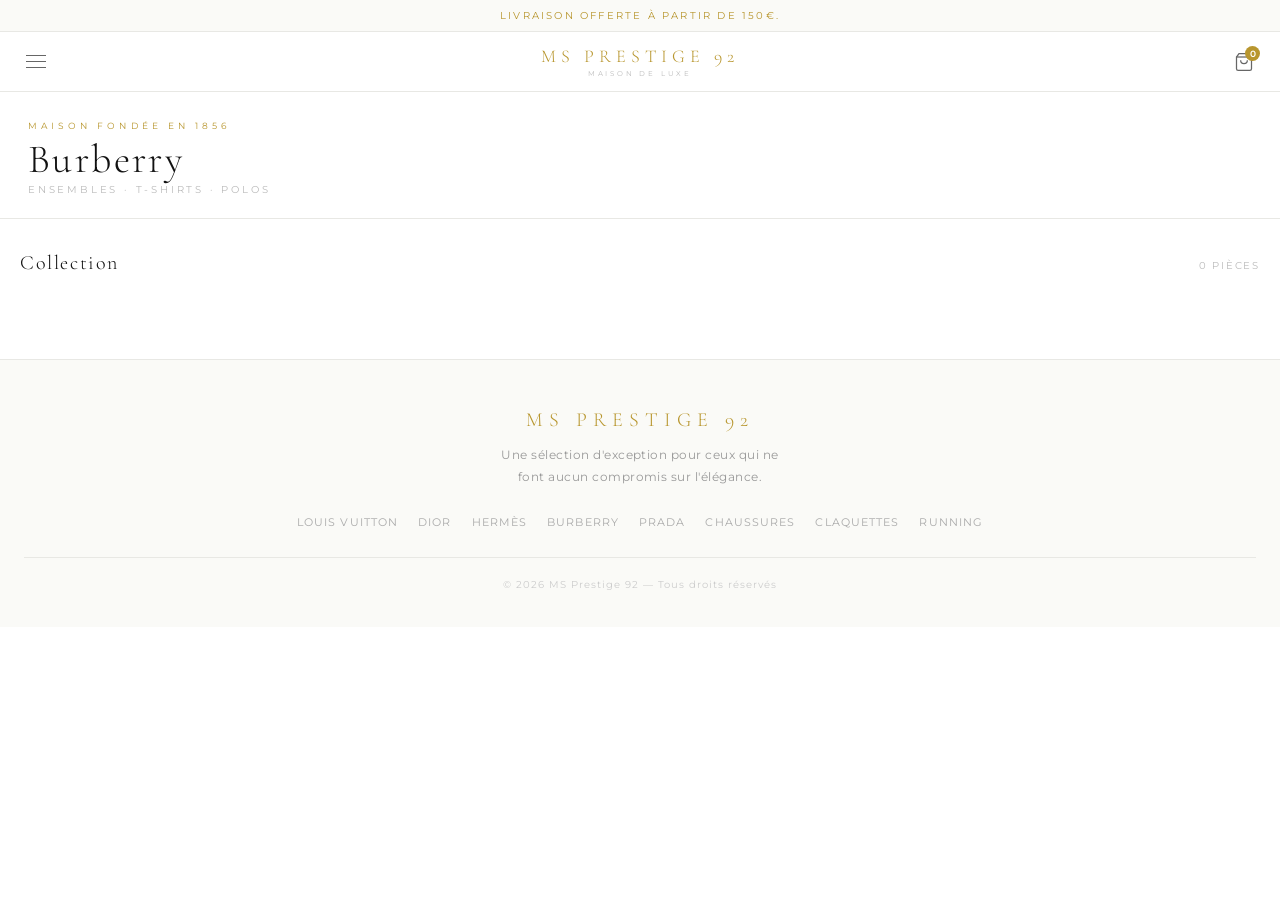
==== burberry.html @ 79fba525 "Add files via upload" ====
<!DOCTYPE html>
<html lang="fr">
<head>
  <meta charset="UTF-8" />
  <meta name="viewport" content="width=device-width, initial-scale=1.0, maximum-scale=1.0" />
  <title>Burberry — MS Prestige 92</title>
  <link rel="preconnect" href="https://fonts.googleapis.com" />
  <link rel="preconnect" href="https://fonts.gstatic.com" crossorigin />
  <link href="https://fonts.googleapis.com/css2?family=Cormorant+Garamond:ital,wght@0,300;0,400;1,300;1,400&family=Montserrat:wght@300;400;500&display=swap" rel="stylesheet" />
  <link rel="stylesheet" href="style.css" />
</head>
<body>

<div class="ann">Livraison offerte à partir de 150€.</div>

<header class="header">
  <button class="icon-btn" id="menuToggle" aria-label="Menu">
    <span class="bar"></span><span class="bar"></span><span class="bar"></span>
  </button>
  <a href="index.html" class="logo-block">
    <div class="logo-main">MS Prestige 92</div>
    <div class="logo-sub">Maison de Luxe</div>
  </a>
  <div class="header-right">
    <a href="panier.html" class="icon-btn cart-btn" aria-label="Panier">
      <svg width="20" height="20" fill="none" stroke="currentColor" stroke-width="1.5" viewBox="0 0 24 24"><path d="M6 2 3 6v14a2 2 0 0 0 2 2h14a2 2 0 0 0 2-2V6l-3-4z"/><line x1="3" y1="6" x2="21" y2="6"/><path d="M16 10a4 4 0 0 1-8 0"/></svg>
      <span class="cart-count" id="cartCount">0</span>
    </a>
  </div>
</header>

<div class="menu-overlay" id="menuOverlay"></div>
<nav class="drawer" id="mobileMenu">
  <div class="drawer-head">
    <div class="drawer-logo">MS Prestige 92</div>
    <button class="icon-btn" id="menuClose">✕</button>
  </div>
  <div class="drawer-section-label">Collections</div>
  <div class="drawer-links">
    <a href="louis-vuitton.html" class="drawer-link"><span class="dl-dot"></span>Louis Vuitton<span class="dl-arrow">→</span></a>
    <a href="dior.html" class="drawer-link"><span class="dl-dot"></span>Dior<span class="dl-arrow">→</span></a>
    <a href="hermes.html" class="drawer-link"><span class="dl-dot"></span>Hermès<span class="dl-arrow">→</span></a>
    <a href="burberry.html" class="drawer-link"><span class="dl-dot"></span>Burberry<span class="dl-arrow">→</span></a>
    <a href="prada.html" class="drawer-link"><span class="dl-dot"></span>Prada<span class="dl-arrow">→</span></a>
    <a href="chaussures.html" class="drawer-link"><span class="dl-dot"></span>Chaussures de Luxe<span class="dl-arrow">→</span></a>
    <a href="claquettes.html" class="drawer-link"><span class="dl-dot"></span>Claquettes de Luxe<span class="dl-arrow">→</span></a>
    <a href="running.html" class="drawer-link"><span class="dl-dot"></span>Running<span class="dl-arrow">→</span></a>
  </div>
  <div class="drawer-footer">
    <a href="compte.html" class="drawer-account">👤 Mon compte</a>
    <a href="coeur.html" class="drawer-account">❤️ Coups de cœur</a>
    <a href="panier.html" class="drawer-account">🛍 Mon panier</a>
  </div>
</nav>

<div class="brand-bar">
  <span class="brand-eyebrow">Maison fondée en 1856</span>
  <div class="brand-title">Burberry</div>
  <div class="brand-sub">Ensembles · T-shirts · Polos</div>
</div>

<section class="prod-section">
  <div class="sect-head">
    <div class="sect-title">Collection</div>
    <div class="sect-count">0 pièces</div>
  </div>
  <div class="prod-grid">

    <!-- Les produits seront ajoutés ici -->

  </div>
</section>

<footer class="footer">
  <div class="f-logo">MS Prestige 92</div>
  <p class="f-tagline">Une sélection d'exception pour ceux qui ne font aucun compromis sur l'élégance.</p>
  <div class="f-links">
    <a href="louis-vuitton.html">Louis Vuitton</a>
    <a href="dior.html">Dior</a>
    <a href="hermes.html">Hermès</a>
    <a href="burberry.html">Burberry</a>
    <a href="prada.html">Prada</a>
    <a href="chaussures.html">Chaussures</a>
    <a href="claquettes.html">Claquettes</a>
    <a href="running.html">Running</a>
  </div>
  <div class="f-copy">© 2026 MS Prestige 92 — Tous droits réservés</div>
</footer>

<div class="toast" id="toast"></div>

<!-- MODAL FICHE PRODUIT -->
<div class="modal-overlay" id="modalOverlay" onclick="closeModal()"></div>
<div class="modal-sheet" id="modalSheet">
  <div class="modal-handle"></div>
  <button class="modal-close" onclick="closeModal()">✕</button>
  <div class="modal-hero">
    <img id="mHeroImg" src="" alt="" style="display:none;width:100%;max-height:420px;object-fit:contain;background:#f5f4f0;" />
    <div class="modal-mono" id="mMono"></div>
    <div class="modal-icon-big" id="mIcon"></div>
    <div class="modal-badge-hero" id="mBadge"></div>
  </div>
  <div class="modal-body">
    <div class="modal-brand-label" id="mBrand"></div>
    <div class="modal-name" id="mName"></div>
    <div class="modal-mat" id="mMat"></div>
    <div class="modal-price-row">
      <span class="modal-price-now" id="mPriceNow"></span>
      <span class="modal-price-was" id="mPriceWas"></span>
    </div>
    <div class="modal-size-label">Taille</div>
    <div class="modal-sizes" id="mSizes">
      <button class="size-btn" onclick="selectSize(this)">S</button>
      <button class="size-btn" onclick="selectSize(this)">M</button>
      <button class="size-btn" onclick="selectSize(this)">L</button>
      <button class="size-btn" onclick="selectSize(this)">XL</button>
    </div>
    <div class="modal-savings" id="mSavings"></div>
    <div class="modal-divider"></div>
    <div class="modal-info-list">
      <div class="modal-info-row"><span>Authenticité</span><span>✦ Certifié MS Prestige 92</span></div>
      <div class="modal-info-row"><span>État</span><span>Très bon état</span></div>
      <div class="modal-info-row"><span>Livraison</span><span>Sous 10 jours</span></div>
      <div class="modal-info-row"><span>Retours</span><span>Sous 14 jours</span></div>
    </div>
  </div>
  <div class="modal-actions">
    <button class="modal-btn-cart" id="mBtnCart">Ajouter au panier</button>
    <button class="modal-btn-fav" id="mBtnFav" onclick="toggleWishlistModal()">♡</button>
  </div>
</div>

<script src="script.js"></script>
</body>
</html>
---- style.css ----
*, *::before, *::after { box-sizing: border-box; margin: 0; padding: 0; }
html { scroll-behavior: smooth; -webkit-text-size-adjust: 100%; }
body { font-family: 'Montserrat', -apple-system, sans-serif; background: #fff; color: #111; overflow-x: hidden; }
a { text-decoration: none; color: inherit; }
img { display: block; width: 100%; height: 100%; object-fit: cover; }

:root {
  --gold: #B8962E;
  --gold2: #C9A84C;
  --dark: #111;
  --border: #e8e8e4;
  --ivory: #FAFAF7;
  --light: #888;
}

/* ANN */
.ann {
  background: var(--ivory);
  color: var(--gold);
  text-align: center;
  padding: 9px 16px;
  font-size: 10px;
  letter-spacing: .22em;
  text-transform: uppercase;
  border-bottom: 1px solid var(--border);
}

/* HEADER */
.header {
  display: flex;
  align-items: center;
  justify-content: space-between;
  padding: 0 18px;
  height: 60px;
  background: rgba(255,255,255,0.97);
  backdrop-filter: blur(12px);
  border-bottom: 1px solid var(--border);
  position: sticky;
  top: 0;
  z-index: 200;
}
.logo-block { text-align: center; }
.logo-main {
  font-family: 'Cormorant Garamond', Georgia, serif;
  font-size: 18px;
  font-weight: 300;
  letter-spacing: .28em;
  color: var(--gold);
  text-transform: uppercase;
}
.logo-sub {
  font-size: 7px;
  letter-spacing: .4em;
  color: #bbb;
  text-transform: uppercase;
  margin-top: 2px;
}
.icon-btn {
  background: none;
  border: none;
  cursor: pointer;
  color: #666;
  padding: 8px;
  display: flex;
  align-items: center;
  justify-content: center;
  flex-direction: column;
  gap: 5px;
  -webkit-tap-highlight-color: transparent;
  position: relative;
}
.bar {
  display: block;
  width: 20px;
  height: 1px;
  background: #666;
}
.header-right { display: flex; align-items: center; }
.cart-btn { position: relative; }
.cart-count {
  position: absolute;
  top: 2px; right: 2px;
  background: var(--gold);
  color: #fff;
  font-size: 9px;
  font-weight: 600;
  width: 15px; height: 15px;
  border-radius: 50%;
  display: flex; align-items: center; justify-content: center;
}

/* DRAWER */
.menu-overlay {
  display: none;
  position: fixed; inset: 0;
  background: rgba(0,0,0,.25);
  z-index: 299;
  backdrop-filter: blur(4px);
}
.menu-overlay.open { display: block; }
.drawer {
  position: fixed;
  top: 0; left: -100%;
  width: 78vw; max-width: 300px;
  height: 100vh;
  background: #fff;
  z-index: 300;
  transition: left .35s cubic-bezier(.4,0,.2,1);
  display: flex; flex-direction: column;
  border-right: 1px solid var(--border);
}
.drawer.open { left: 0; }
.drawer-head {
  display: flex; align-items: center; justify-content: space-between;
  padding: 22px 20px;
  border-bottom: 1px solid var(--border);
}
.drawer-logo {
  font-family: 'Cormorant Garamond', serif;
  font-size: 15px; font-weight: 300;
  letter-spacing: .28em; text-transform: uppercase;
  color: var(--gold);
}
.drawer-section-label {
  padding: 20px 20px 10px;
  font-size: 9px;
  letter-spacing: .35em;
  text-transform: uppercase;
  color: #bbb;
}
.drawer-links { flex: 1; }
.drawer-link {
  display: flex; align-items: center; gap: 12px;
  padding: 16px 20px;
  font-size: 13px;
  letter-spacing: .08em;
  color: #333;
  border-bottom: 1px solid var(--border);
  transition: all .2s;
  font-family: 'Cormorant Garamond', serif;
  font-size: 17px;
  font-weight: 300;
}
.drawer-link:active { background: var(--ivory); color: var(--gold); }
.dl-dot {
  width: 4px; height: 4px;
  border-radius: 50%;
  background: var(--gold);
  opacity: .5;
  flex-shrink: 0;
}
.dl-arrow { margin-left: auto; font-size: 12px; color: #ccc; }
.drawer-footer {
  padding: 20px;
  border-top: 1px solid var(--border);
  display: flex; flex-direction: column; gap: 10px;
}
.drawer-account {
  display: block; padding: 12px 16px;
  background: var(--ivory);
  border: 1px solid var(--border);
  font-size: 12px; letter-spacing: .1em;
  color: #666; text-align: center;
}

/* HERO */
.hero {
  position: relative;
  height: calc(100vh - 60px - 37px);
  min-height: 500px;
  background: #000;
  display: flex;
  align-items: flex-end;
  overflow: hidden;
}
#logoCanvas {
  position: absolute;
  inset: 0;
  width: 100%;
  height: 100%;
  z-index: 1;
}
.hero-overlay {
  position: absolute; inset: 0;
  background: linear-gradient(to bottom,
    rgba(0,0,0,0) 0%,
    rgba(0,0,0,0) 40%,
    rgba(0,0,0,.85) 100%);
  z-index: 2;
}
.hero-content {
  position: relative; z-index: 3;
  padding: 0 28px 52px;
  width: 100%;
  text-align: center;
}
.hero-eyebrow {
  font-size: 10px;
  letter-spacing: .45em;
  color: var(--gold2);
  text-transform: uppercase;
  margin-bottom: 20px;
  display: block;
}
.hero-btn {
  display: inline-block;
  background: transparent;
  border: 1px solid var(--gold2);
  color: var(--gold2);
  padding: 14px 48px;
  font-size: 11px;
  letter-spacing: .3em;
  text-transform: uppercase;
  font-family: 'Montserrat', sans-serif;
  font-weight: 400;
  transition: all .25s;
}
.hero-btn:active { background: var(--gold2); color: #000; }

/* EDITORIAL */
.editorial {
  position: relative;
  height: 65vh;
  min-height: 420px;
  overflow: hidden;
  display: block;
}
.ed-img {
  width: 100%; height: 100%;
  object-fit: cover;
  display: block;
}
.ed-overlay {
  position: absolute; inset: 0;
  background: linear-gradient(to bottom, rgba(0,0,0,0) 10%, rgba(0,0,0,.78) 100%);
}
.ed-content {
  position: absolute;
  bottom: 0; left: 0; right: 0;
  padding: 0 28px 44px;
  z-index: 2;
}
.ed-eyebrow {
  font-size: 10px;
  letter-spacing: .38em;
  color: var(--gold2);
  text-transform: uppercase;
  margin-bottom: 10px;
  display: block;
}
.ed-title {
  font-family: 'Cormorant Garamond', serif;
  font-size: 38px;
  font-weight: 300;
  color: #fff;
  line-height: 1.1;
  margin-bottom: 22px;
  letter-spacing: .02em;
}
.ed-title em { font-style: italic; color: var(--gold2); }
.ed-btn {
  display: inline-block;
  border: 1px solid rgba(201,168,76,.6);
  color: var(--gold2);
  padding: 12px 36px;
  font-size: 10px;
  letter-spacing: .28em;
  text-transform: uppercase;
  font-family: 'Montserrat', sans-serif;
  transition: all .2s;
}
.ed-btn:active { background: var(--gold2); color: #000; border-color: var(--gold2); }

/* TRUST */
.trust-section { background: var(--ivory); border-top: 1px solid var(--border); }
.trust-grid {
  display: grid;
  grid-template-columns: 1fr 1fr;
}
.trust-item {
  padding: 28px 16px;
  text-align: center;
  border-right: 1px solid var(--border);
  border-bottom: 1px solid var(--border);
}
.trust-item:nth-child(2), .trust-item:nth-child(4) { border-right: none; }
.trust-item:nth-child(3), .trust-item:nth-child(4) { border-bottom: none; }
.t-icon {
  font-size: 16px;
  color: var(--gold);
  letter-spacing: .2em;
  margin-bottom: 10px;
  display: block;
}
.t-label {
  font-size: 10px;
  letter-spacing: .15em;
  text-transform: uppercase;
  color: #999;
  font-weight: 400;
}

/* FOOTER */
.footer {
  background: var(--ivory);
  border-top: 1px solid var(--border);
  padding: 48px 24px 36px;
  text-align: center;
}
.f-logo {
  font-family: 'Cormorant Garamond', serif;
  font-size: 20px; font-weight: 300;
  letter-spacing: .3em; text-transform: uppercase;
  color: var(--gold); margin-bottom: 12px;
}
.f-tagline {
  font-size: 12px; color: #999;
  line-height: 1.8; letter-spacing: .04em;
  max-width: 280px; margin: 0 auto 28px;
}
.f-links {
  display: flex; flex-wrap: wrap;
  justify-content: center; gap: 8px 20px;
  margin-bottom: 28px;
}
.f-links a {
  font-size: 11px; color: #aaa;
  letter-spacing: .1em; text-transform: uppercase;
}
.f-copy {
  font-size: 10px; color: #ccc;
  letter-spacing: .1em;
  border-top: 1px solid var(--border);
  padding-top: 20px;
}

/* BRAND BAR (pages collection) */
.brand-bar {
  background: #fff;
  border-bottom: 1px solid var(--border);
  padding: 28px 28px 22px;
}
.brand-eyebrow {
  font-size: 9px;
  letter-spacing: .45em;
  color: var(--gold);
  text-transform: uppercase;
  margin-bottom: 8px;
  display: block;
}
.brand-title {
  font-family: 'Cormorant Garamond', serif;
  font-size: 40px;
  font-weight: 300;
  color: #111;
  letter-spacing: .06em;
  line-height: 1;
  margin-bottom: 4px;
}
.brand-sub {
  font-size: 10px;
  letter-spacing: .28em;
  color: #bbb;
  text-transform: uppercase;
}

/* PRODUCT GRID (pages collection) */
.prod-section { background: #fff; padding: 32px 16px 64px; }
.prod-grid { display: grid; grid-template-columns: 1fr 1fr; gap: 10px; }
.prod-card { background: #f7f7f5; border: 1px solid var(--border); overflow: hidden; cursor: pointer; }
.prod-img {
  aspect-ratio: 3/4;
  background: #efefeb;
  display: flex; align-items: center; justify-content: center;
  position: relative; overflow: hidden;
}
.prod-img-mono {
  position: absolute;
  font-family: 'Cormorant Garamond', serif;
  font-size: 56px; font-weight: 300;
  color: rgba(180,140,40,.1);
  letter-spacing: .1em; user-select: none;
}
.prod-img-icon { position: relative; z-index: 2; font-size: 48px; line-height: 1; }
.prod-img img { position: absolute; inset: 0; width: 100%; height: 100%; object-fit: cover; object-position: center top; z-index: 1; }
.prod-img img ~ .prod-img-mono, .prod-img img ~ .prod-img-icon { display: none; }
.prod-badge {
  position: absolute; top: 10px; left: 10px;
  font-size: 8px; letter-spacing: .18em;
  text-transform: uppercase; padding: 4px 8px;
  font-weight: 500; z-index: 3;
}
.badge-new { background: var(--gold); color: #fff; }
.badge-best { border: 1px solid var(--gold); color: var(--gold); }
.prod-body { padding: 14px; border-top: 1px solid var(--border); }
.prod-name {
  font-family: 'Cormorant Garamond', serif;
  font-size: 16px; font-weight: 300;
  color: #111; letter-spacing: .04em;
  margin-bottom: 2px; line-height: 1.3;
}
.prod-mat { font-size: 10px; color: #aaa; letter-spacing: .12em; text-transform: uppercase; margin-bottom: 12px; }
.prod-foot { display: flex; align-items: center; justify-content: space-between; }
.prod-price { font-size: 15px; color: var(--gold); font-weight: 400; }
.prod-price-orig { font-size: 11px; color: #ccc; text-decoration: line-through; margin-left: 5px; }
.prod-btn {
  width: 32px; height: 32px;
  border: 1px solid var(--border);
  background: #fff; color: var(--gold);
  display: flex; align-items: center; justify-content: center;
  font-size: 20px; cursor: pointer;
  -webkit-tap-highlight-color: transparent;
  flex-shrink: 0; transition: all .2s;
}
.prod-btn:active { background: var(--gold); color: #fff; border-color: var(--gold); }
.toast {
  position: fixed; bottom: 24px; left: 50%;
  transform: translateX(-50%) translateY(80px);
  background: var(--gold); color: #fff;
  padding: 12px 24px; font-size: 11px;
  letter-spacing: .18em; text-transform: uppercase;
  white-space: nowrap; z-index: 999;
  transition: transform .3s cubic-bezier(.4,0,.2,1);
  pointer-events: none;
}
.toast.show { transform: translateX(-50%) translateY(0); }
.sect-head {
  display: flex; align-items: baseline;
  justify-content: space-between;
  margin-bottom: 20px; padding: 0 4px;
}
.sect-title { font-family: 'Cormorant Garamond', serif; font-size: 20px; font-weight: 300; color: #111; letter-spacing: .08em; }
.sect-count { font-size: 10px; letter-spacing: .18em; color: #bbb; text-transform: uppercase; }

/* PRODUCT GRID old (index) */
.product-grid {
  display: grid;
  grid-template-columns: repeat(auto-fit, minmax(180px, 1fr));
  gap: 20px;
  margin-top: 30px;
}
.product-card {
  background: #f7f7f5;
  border: 1px solid var(--border);
  padding: 20px;
  color: #111;
  text-align: center;
}
.product-card h3 {
  color: var(--gold);
  margin-bottom: 10px;
}

/* ── MODAL FICHE PRODUIT ── */
.modal-overlay {
  position: fixed; inset: 0; background: rgba(0,0,0,.45);
  z-index: 900; opacity: 0; pointer-events: none;
  transition: opacity .25s;
}
.modal-overlay.open { opacity: 1; pointer-events: all; }

.modal-sheet {
  position: fixed; bottom: 0; left: 0; right: 0;
  background: #fff; z-index: 901;
  transform: translateY(100%);
  transition: transform .32s cubic-bezier(.4,0,.2,1);
  max-height: 92vh; overflow-y: auto;
  border-radius: 16px 16px 0 0;
}
.modal-sheet.open { transform: translateY(0); }

.modal-handle { width: 36px; height: 4px; background: #ddd; border-radius: 2px; margin: 12px auto 0; }

.modal-close {
  position: absolute; top: 14px; right: 16px;
  width: 32px; height: 32px; border: none; background: #f0efeb;
  color: #888; font-size: 16px; cursor: pointer;
  display: flex; align-items: center; justify-content: center;
  border-radius: 50%;
}

.modal-hero {
  background: #f5f4f0;
  display: flex; flex-direction: column; align-items: center; justify-content: center;
  padding: 32px 24px 24px; position: relative;
}
.modal-mono { font-family: 'Cormorant Garamond', serif; font-size: 48px; font-weight: 300; color: #ddd; line-height: 1; margin-bottom: 8px; }
.modal-icon-big { font-size: 64px; }
.modal-badge-hero {
  margin-top: 12px; padding: 4px 14px;
  font-size: 9px; letter-spacing: .25em; text-transform: uppercase;
  background: var(--gold); color: #fff;
}

.modal-body { padding: 20px 20px 0; }
.modal-brand-label { font-size: 9px; letter-spacing: .3em; color: var(--gold); text-transform: uppercase; margin-bottom: 6px; }
.modal-name { font-family: 'Cormorant Garamond', serif; font-size: 28px; font-weight: 300; color: #111; line-height: 1.2; margin-bottom: 6px; }
.modal-mat { font-size: 12px; color: #888; letter-spacing: .06em; margin-bottom: 14px; }

/* Tailles */
.modal-size-label { font-size: 9px; letter-spacing: .25em; text-transform: uppercase; color: #aaa; margin-bottom: 10px; }
.modal-sizes { display: flex; flex-wrap: wrap; gap: 8px; margin-bottom: 18px; }
.size-btn {
  min-width: 42px; height: 36px; padding: 0 10px;
  border: 1px solid var(--border); background: #fff;
  font-family: 'Montserrat', sans-serif; font-size: 11px; letter-spacing: .05em;
  color: #333; cursor: pointer; transition: all .15s;
}
.size-btn:hover { border-color: #111; color: #111; }
.size-btn.selected { background: #111; color: #fff; border-color: #111; }

.modal-price-row { display: flex; align-items: baseline; gap: 10px; margin-bottom: 6px; }
.modal-price-now { font-size: 26px; color: var(--gold); font-weight: 400; }
.modal-price-was { font-size: 14px; color: #ccc; text-decoration: line-through; }
.modal-savings { font-size: 10px; color: #4CAF50; letter-spacing: .06em; margin-bottom: 20px; }

.modal-divider { height: 1px; background: var(--border); margin: 0 -20px 20px; }

.modal-info-list { display: flex; flex-direction: column; gap: 10px; margin-bottom: 20px; }
.modal-info-row { display: flex; justify-content: space-between; font-size: 12px; }
.modal-info-row span:first-child { color: #aaa; }
.modal-info-row span:last-child { color: #111; font-weight: 500; }

.modal-actions { padding: 16px 20px 32px; display: flex; gap: 10px; }
.modal-btn-cart {
  flex: 1; padding: 15px; background: #111; color: #fff; border: none;
  font-family: 'Montserrat', sans-serif; font-size: 11px; letter-spacing: .25em;
  text-transform: uppercase; cursor: pointer; transition: background .2s;
}
.modal-btn-cart:active { background: var(--gold); }
.modal-btn-fav {
  width: 50px; border: 1px solid var(--border); background: #fff;
  font-size: 18px; cursor: pointer; display: flex; align-items: center; justify-content: center;
}

/* Card clickable */
.prod-body { cursor: pointer; }
.prod-card { transition: box-shadow .2s; }
.prod-card:hover { box-shadow: 0 4px 20px rgba(0,0,0,.07); }
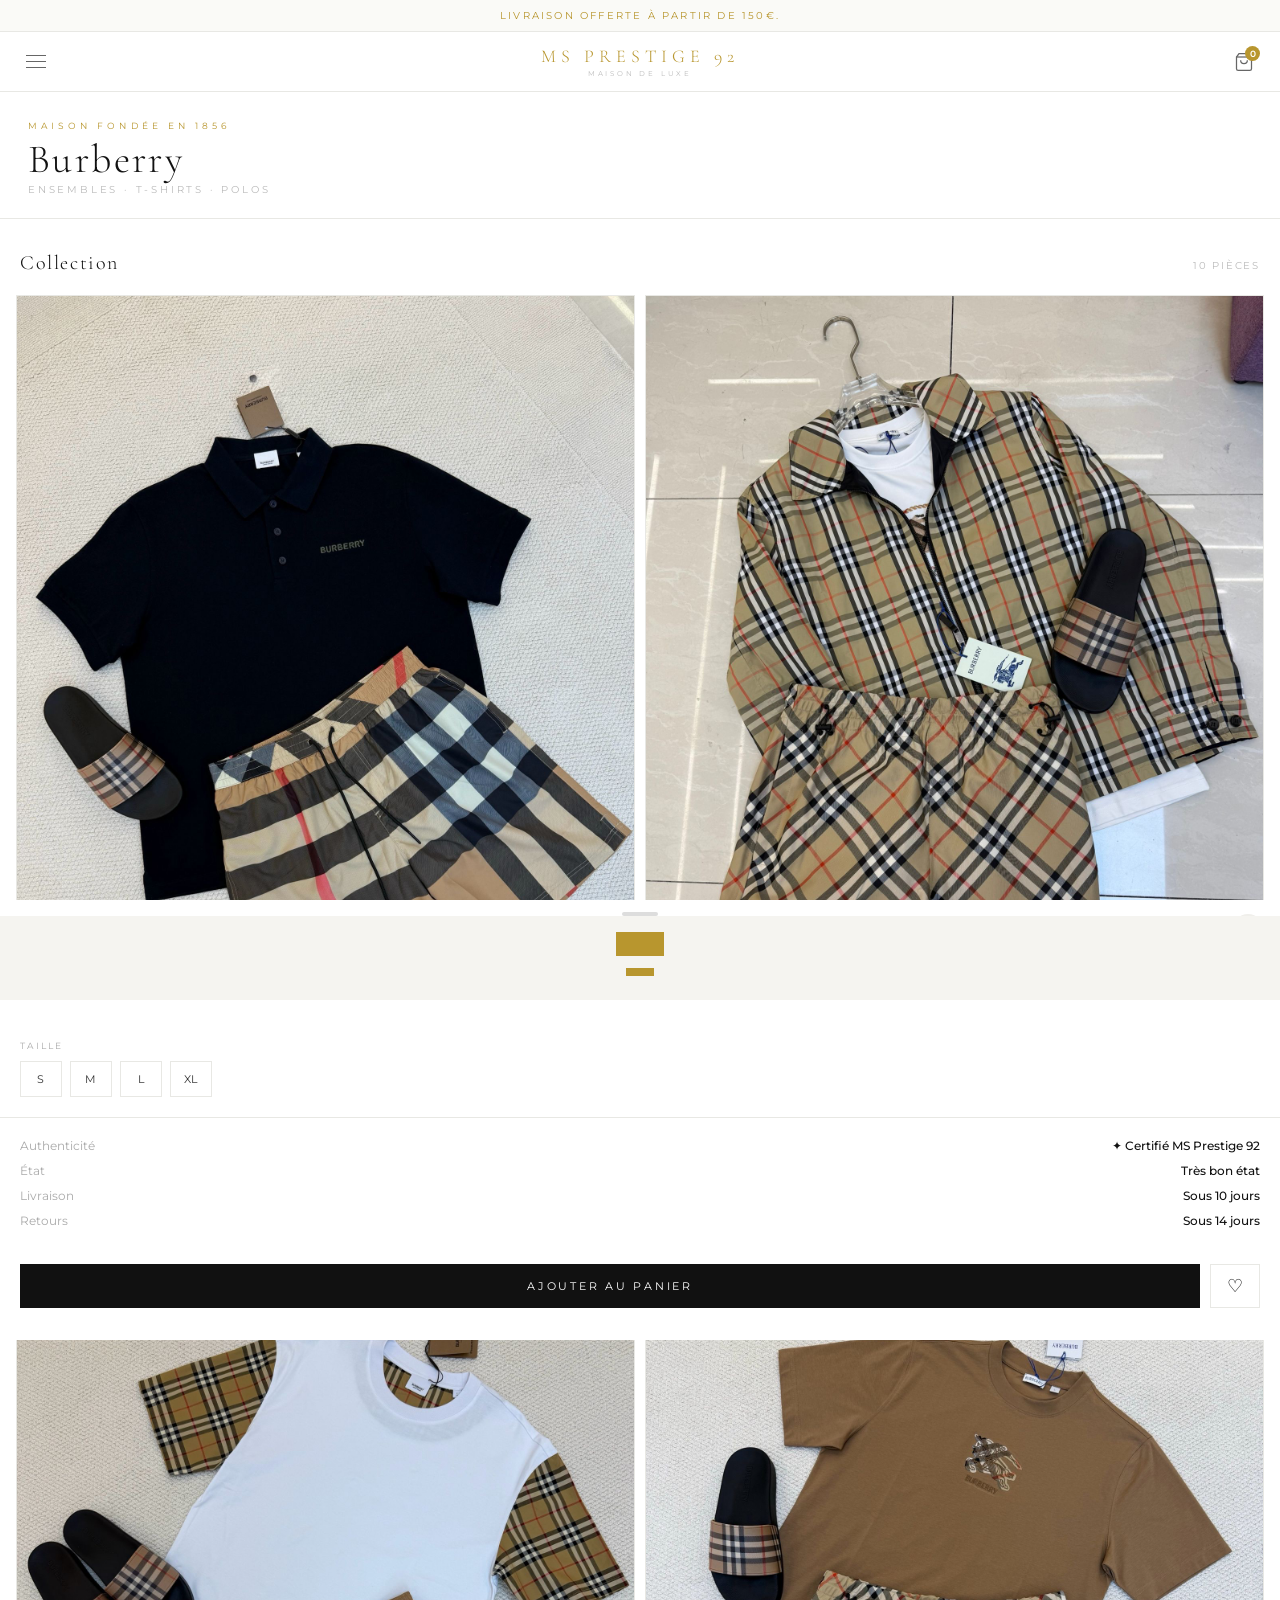
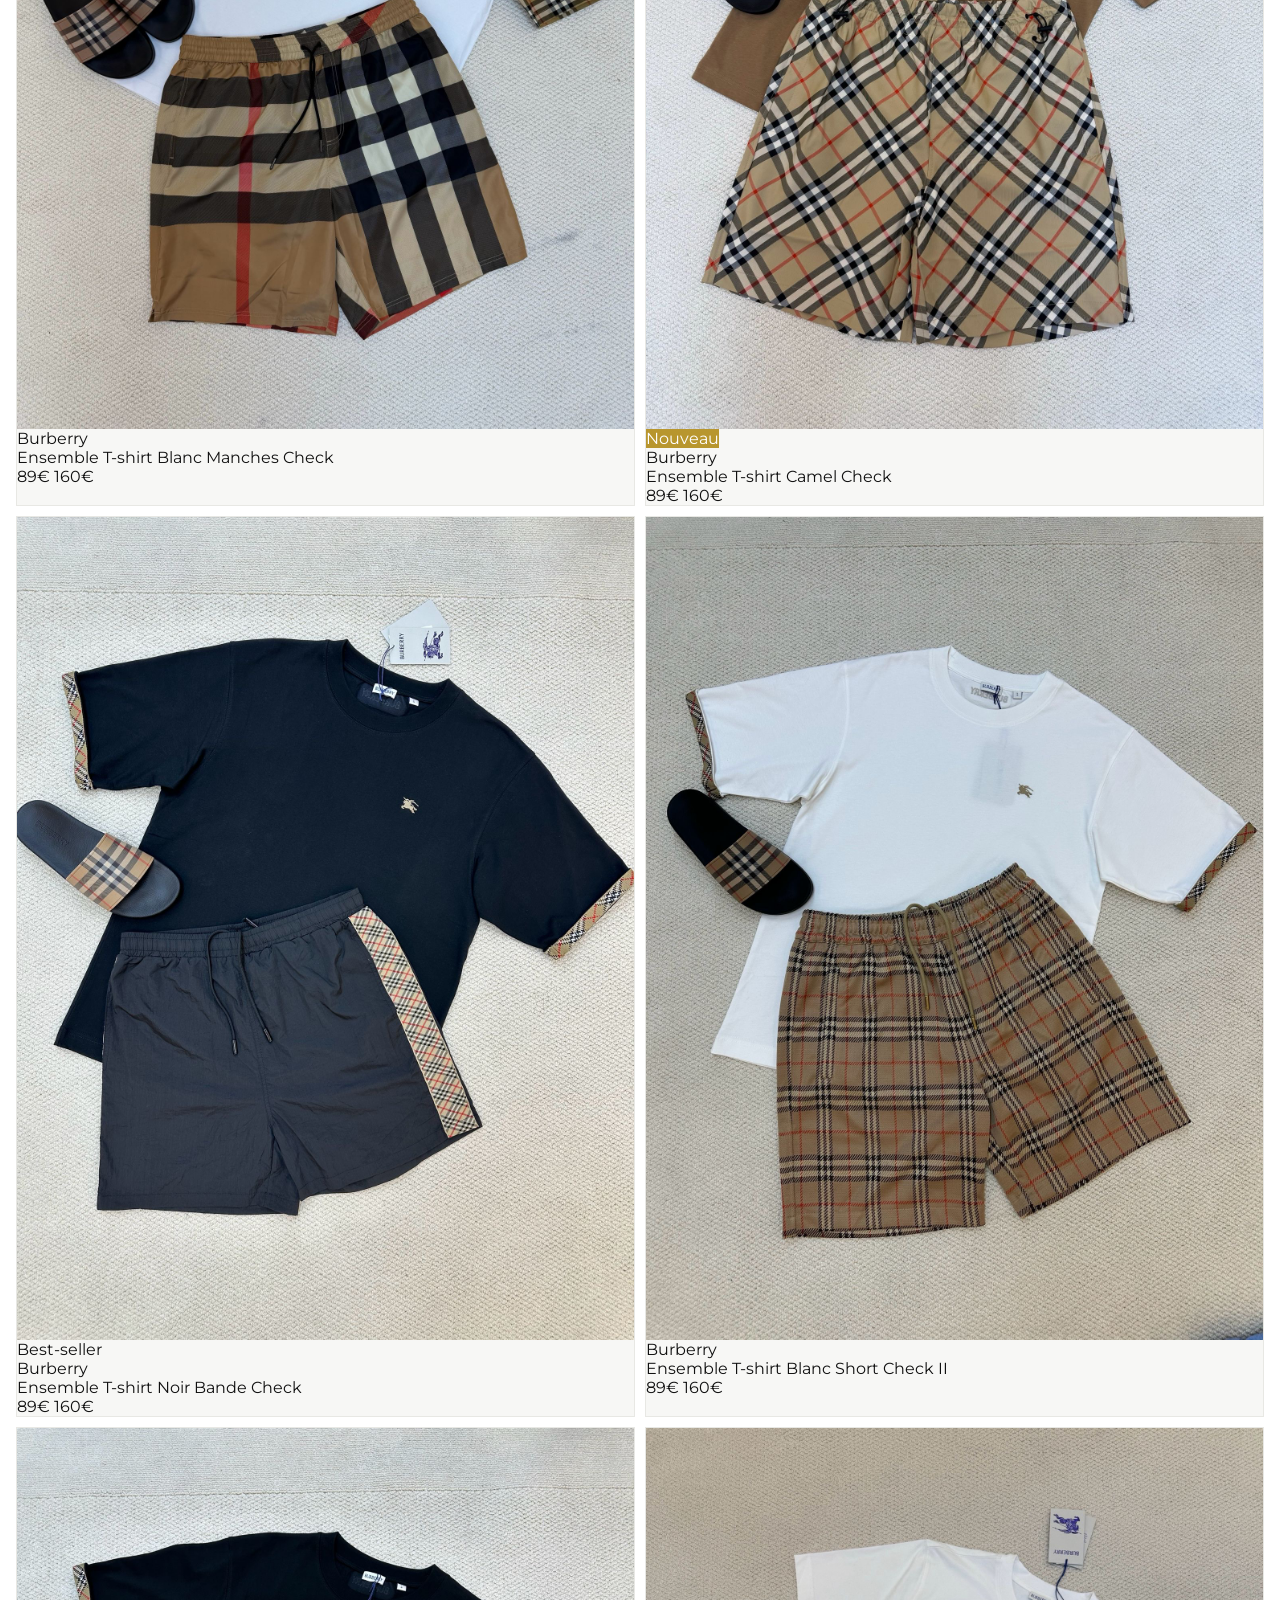
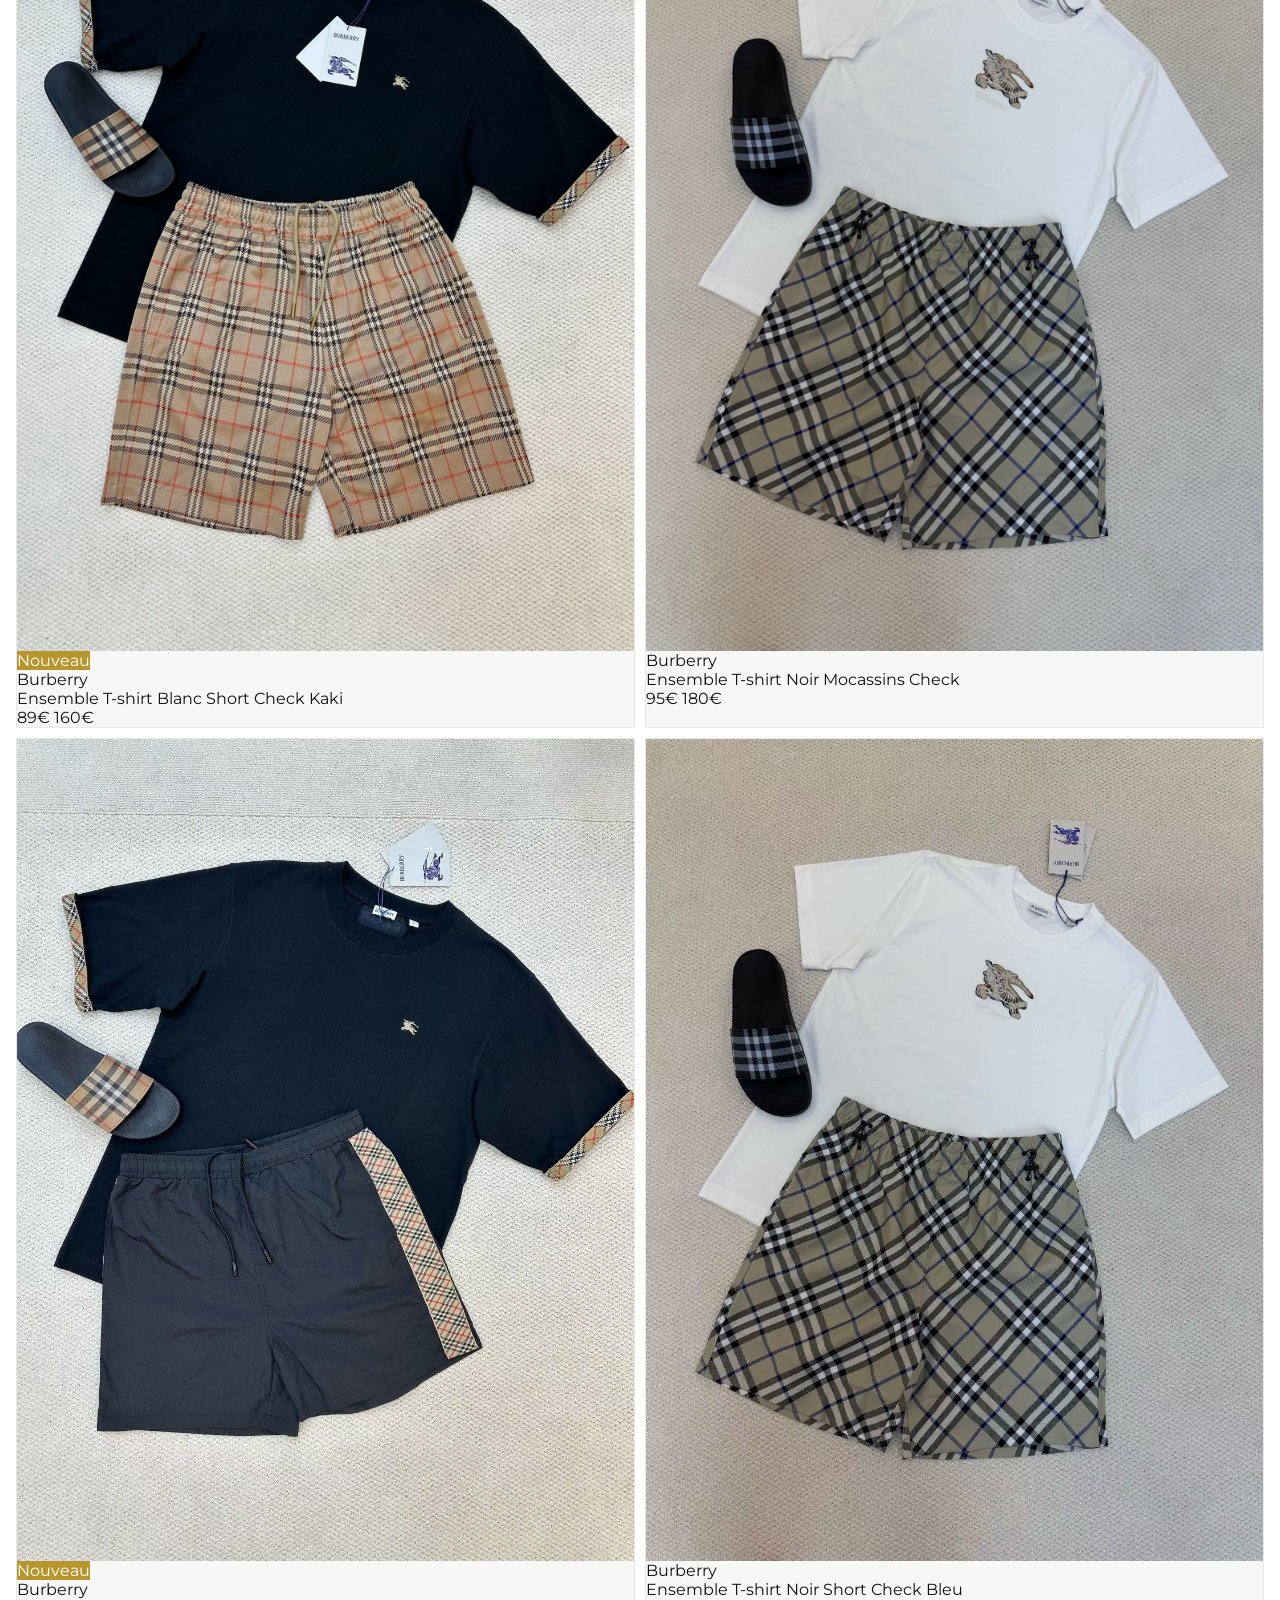
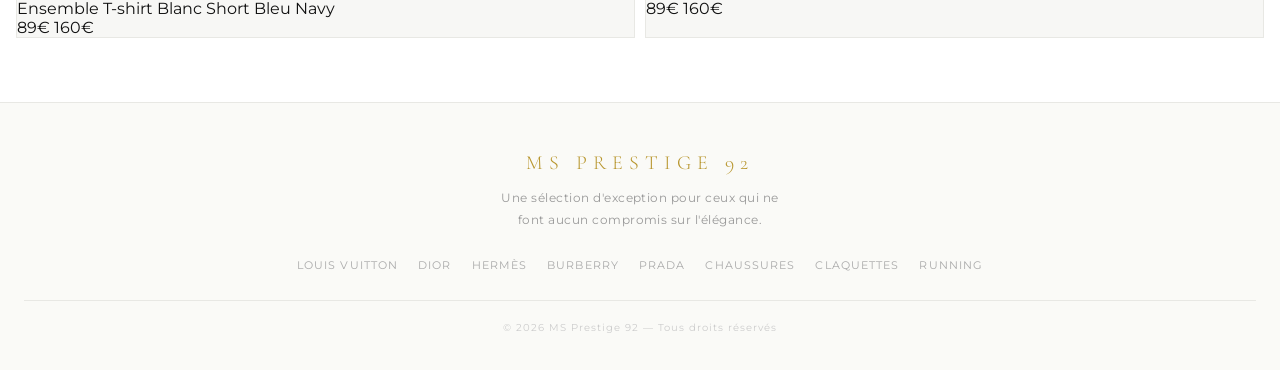
==== commit 09ad8ed8: "Add files via upload" ====
--- a/burberry.html
+++ b/burberry.html
@@ -62,11 +62,225 @@
 <section class="prod-section">
   <div class="sect-head">
     <div class="sect-title">Collection</div>
-    <div class="sect-count">0 pièces</div>
+    <div class="sect-count">10 pièces</div>
   </div>
   <div class="prod-grid">
 
-    <!-- Les produits seront ajoutés ici -->
+    <div class="prod-card" onclick="openModal(this)"
+      data-name="Ensemble Burberry Polo Noir Check"
+      data-brand="Burberry"
+      data-mat="Polo piqué · Short Check · Claquettes"
+      data-price="95"
+      data-was="180"
+      data-badge="Best-seller"
+      data-img="burberry1.jpg">
+      <div class="card-img-wrap">
+        <img src="burberry1.jpg" alt="Ensemble Burberry Polo Noir Check" loading="lazy" />
+        <span class="card-badge">Best-seller</span>
+      </div>
+      <div class="card-info">
+        <div class="card-brand">Burberry</div>
+        <div class="card-name">Ensemble Polo Noir Check</div>
+        <div class="card-price-row">
+          <span class="card-price">95€</span>
+          <span class="card-was">180€</span>
+        </div>
+      </div>
+    </div>
+
+    <div class="prod-card" onclick="openModal(this)"
+      data-name="Ensemble Burberry Veste Check Beige"
+      data-brand="Burberry"
+      data-mat="Veste Check · Short Check · Claquettes"
+      data-price="149"
+      data-was="280"
+      data-badge="Nouveau"
+      data-img="burberry2.jpg">
+      <div class="card-img-wrap">
+        <img src="burberry2.jpg" alt="Ensemble Burberry Veste Check Beige" loading="lazy" />
+        <span class="card-badge badge-new">Nouveau</span>
+      </div>
+      <div class="card-info">
+        <div class="card-brand">Burberry</div>
+        <div class="card-name">Ensemble Veste Check Beige</div>
+        <div class="card-price-row">
+          <span class="card-price">149€</span>
+          <span class="card-was">280€</span>
+        </div>
+      </div>
+    </div>
+
+    <div class="prod-card" onclick="openModal(this)"
+      data-name="Ensemble Burberry T-shirt Blanc Manches Check"
+      data-brand="Burberry"
+      data-mat="T-shirt coton · Short Check · Claquettes"
+      data-price="89"
+      data-was="160"
+      data-badge=""
+      data-img="burberry3.jpg">
+      <div class="card-img-wrap">
+        <img src="burberry3.jpg" alt="Ensemble Burberry T-shirt Blanc Manches Check" loading="lazy" />
+      </div>
+      <div class="card-info">
+        <div class="card-brand">Burberry</div>
+        <div class="card-name">Ensemble T-shirt Blanc Manches Check</div>
+        <div class="card-price-row">
+          <span class="card-price">89€</span>
+          <span class="card-was">160€</span>
+        </div>
+      </div>
+    </div>
+
+    <div class="prod-card" onclick="openModal(this)"
+      data-name="Ensemble Burberry T-shirt Camel Check"
+      data-brand="Burberry"
+      data-mat="T-shirt coton · Short Check · Claquettes"
+      data-price="89"
+      data-was="160"
+      data-badge="Nouveau"
+      data-img="burberry4.jpg">
+      <div class="card-img-wrap">
+        <img src="burberry4.jpg" alt="Ensemble Burberry T-shirt Camel Check" loading="lazy" />
+        <span class="card-badge badge-new">Nouveau</span>
+      </div>
+      <div class="card-info">
+        <div class="card-brand">Burberry</div>
+        <div class="card-name">Ensemble T-shirt Camel Check</div>
+        <div class="card-price-row">
+          <span class="card-price">89€</span>
+          <span class="card-was">160€</span>
+        </div>
+      </div>
+    </div>
+
+    <div class="prod-card" onclick="openModal(this)"
+      data-name="Ensemble Burberry T-shirt Noir Bande Check"
+      data-brand="Burberry"
+      data-mat="T-shirt coton · Short Check · Claquettes"
+      data-price="89"
+      data-was="160"
+      data-badge="Best-seller"
+      data-img="burberry5.jpg">
+      <div class="card-img-wrap">
+        <img src="burberry5.jpg" alt="Ensemble Burberry T-shirt Noir Bande Check" loading="lazy" />
+        <span class="card-badge">Best-seller</span>
+      </div>
+      <div class="card-info">
+        <div class="card-brand">Burberry</div>
+        <div class="card-name">Ensemble T-shirt Noir Bande Check</div>
+        <div class="card-price-row">
+          <span class="card-price">89€</span>
+          <span class="card-was">160€</span>
+        </div>
+      </div>
+    </div>
+
+    <div class="prod-card" onclick="openModal(this)"
+      data-name="Ensemble Burberry T-shirt Blanc Short Check II"
+      data-brand="Burberry"
+      data-mat="T-shirt coton · Short Check · Claquettes"
+      data-price="89"
+      data-was="160"
+      data-badge=""
+      data-img="burberry6.jpg">
+      <div class="card-img-wrap">
+        <img src="burberry6.jpg" alt="Ensemble Burberry T-shirt Blanc Short Check II" loading="lazy" />
+      </div>
+      <div class="card-info">
+        <div class="card-brand">Burberry</div>
+        <div class="card-name">Ensemble T-shirt Blanc Short Check II</div>
+        <div class="card-price-row">
+          <span class="card-price">89€</span>
+          <span class="card-was">160€</span>
+        </div>
+      </div>
+    </div>
+
+    <div class="prod-card" onclick="openModal(this)"
+      data-name="Ensemble Burberry T-shirt Blanc Short Check Kaki"
+      data-brand="Burberry"
+      data-mat="T-shirt coton · Short Check · Claquettes"
+      data-price="89"
+      data-was="160"
+      data-badge="Nouveau"
+      data-img="burberry7.jpg">
+      <div class="card-img-wrap">
+        <img src="burberry7.jpg" alt="Ensemble Burberry T-shirt Blanc Short Check Kaki" loading="lazy" />
+        <span class="card-badge badge-new">Nouveau</span>
+      </div>
+      <div class="card-info">
+        <div class="card-brand">Burberry</div>
+        <div class="card-name">Ensemble T-shirt Blanc Short Check Kaki</div>
+        <div class="card-price-row">
+          <span class="card-price">89€</span>
+          <span class="card-was">160€</span>
+        </div>
+      </div>
+    </div>
+
+    <div class="prod-card" onclick="openModal(this)"
+      data-name="Ensemble Burberry T-shirt Noir Mocassins Check"
+      data-brand="Burberry"
+      data-mat="T-shirt coton · Short Check · Mocassins suède"
+      data-price="95"
+      data-was="180"
+      data-badge=""
+      data-img="burberry8.jpg">
+      <div class="card-img-wrap">
+        <img src="burberry8.jpg" alt="Ensemble Burberry T-shirt Noir Mocassins Check" loading="lazy" />
+      </div>
+      <div class="card-info">
+        <div class="card-brand">Burberry</div>
+        <div class="card-name">Ensemble T-shirt Noir Mocassins Check</div>
+        <div class="card-price-row">
+          <span class="card-price">95€</span>
+          <span class="card-was">180€</span>
+        </div>
+      </div>
+    </div>
+
+    <div class="prod-card" onclick="openModal(this)"
+      data-name="Ensemble Burberry T-shirt Blanc Short Bleu Navy"
+      data-brand="Burberry"
+      data-mat="T-shirt coton · Short Navy bande Check · Claquettes"
+      data-price="89"
+      data-was="160"
+      data-badge="Nouveau"
+      data-img="burberry9.jpg">
+      <div class="card-img-wrap">
+        <img src="burberry9.jpg" alt="Ensemble Burberry T-shirt Blanc Short Bleu Navy" loading="lazy" />
+        <span class="card-badge badge-new">Nouveau</span>
+      </div>
+      <div class="card-info">
+        <div class="card-brand">Burberry</div>
+        <div class="card-name">Ensemble T-shirt Blanc Short Bleu Navy</div>
+        <div class="card-price-row">
+          <span class="card-price">89€</span>
+          <span class="card-was">160€</span>
+        </div>
+      </div>
+    </div>
+
+    <div class="prod-card" onclick="openModal(this)"
+      data-name="Ensemble Burberry T-shirt Noir Short Check Bleu"
+      data-brand="Burberry"
+      data-mat="T-shirt coton · Short Check Bleu · Claquettes"
+      data-price="89"
+      data-was="160"
+      data-badge=""
+      data-img="burberry10.jpg">
+      <div class="card-img-wrap">
+        <img src="burberry10.jpg" alt="Ensemble Burberry T-shirt Noir Short Check Bleu" loading="lazy" />
+      </div>
+      <div class="card-info">
+        <div class="card-brand">Burberry</div>
+        <div class="card-name">Ensemble T-shirt Noir Short Check Bleu</div>
+        <div class="card-price-row">
+          <span class="card-price">89€</span>
+          <span class="card-was">160€</span>
+        </div>
+      </div>
+    </div>
 
   </div>
 </section>
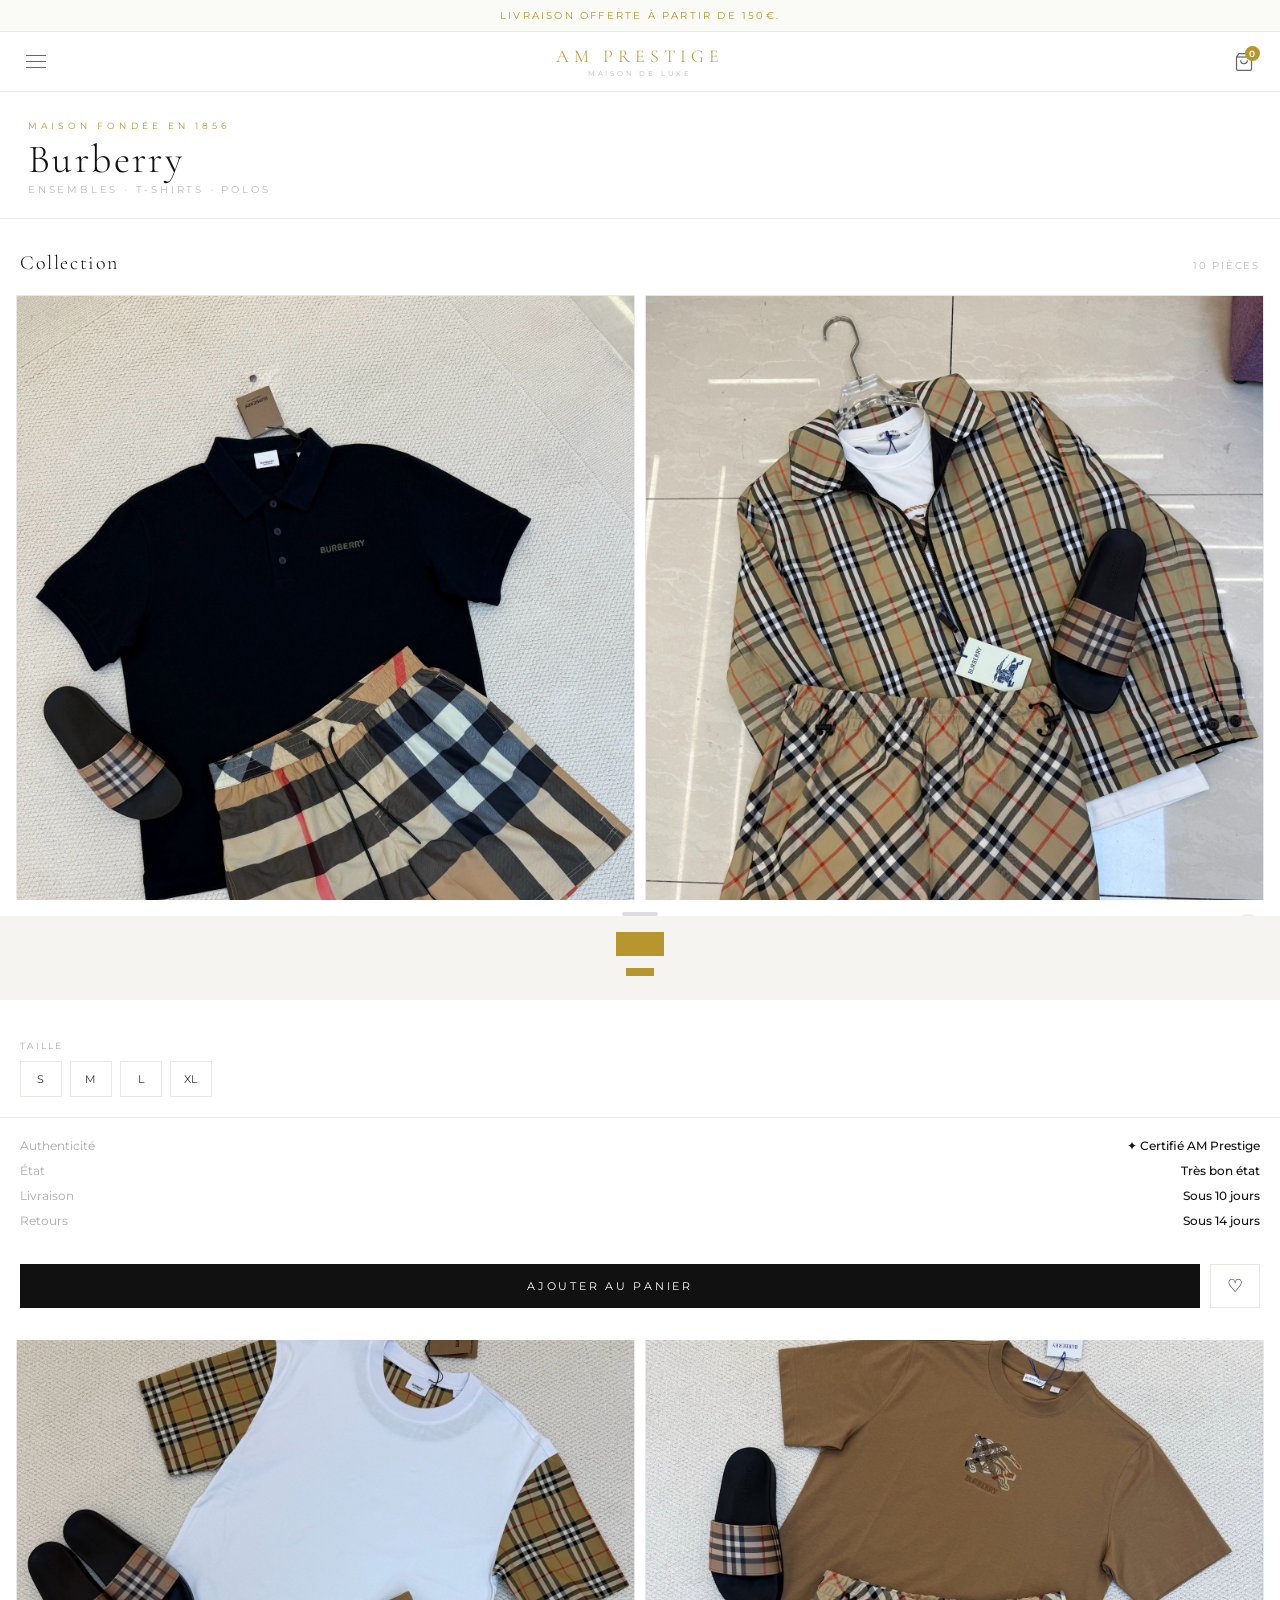
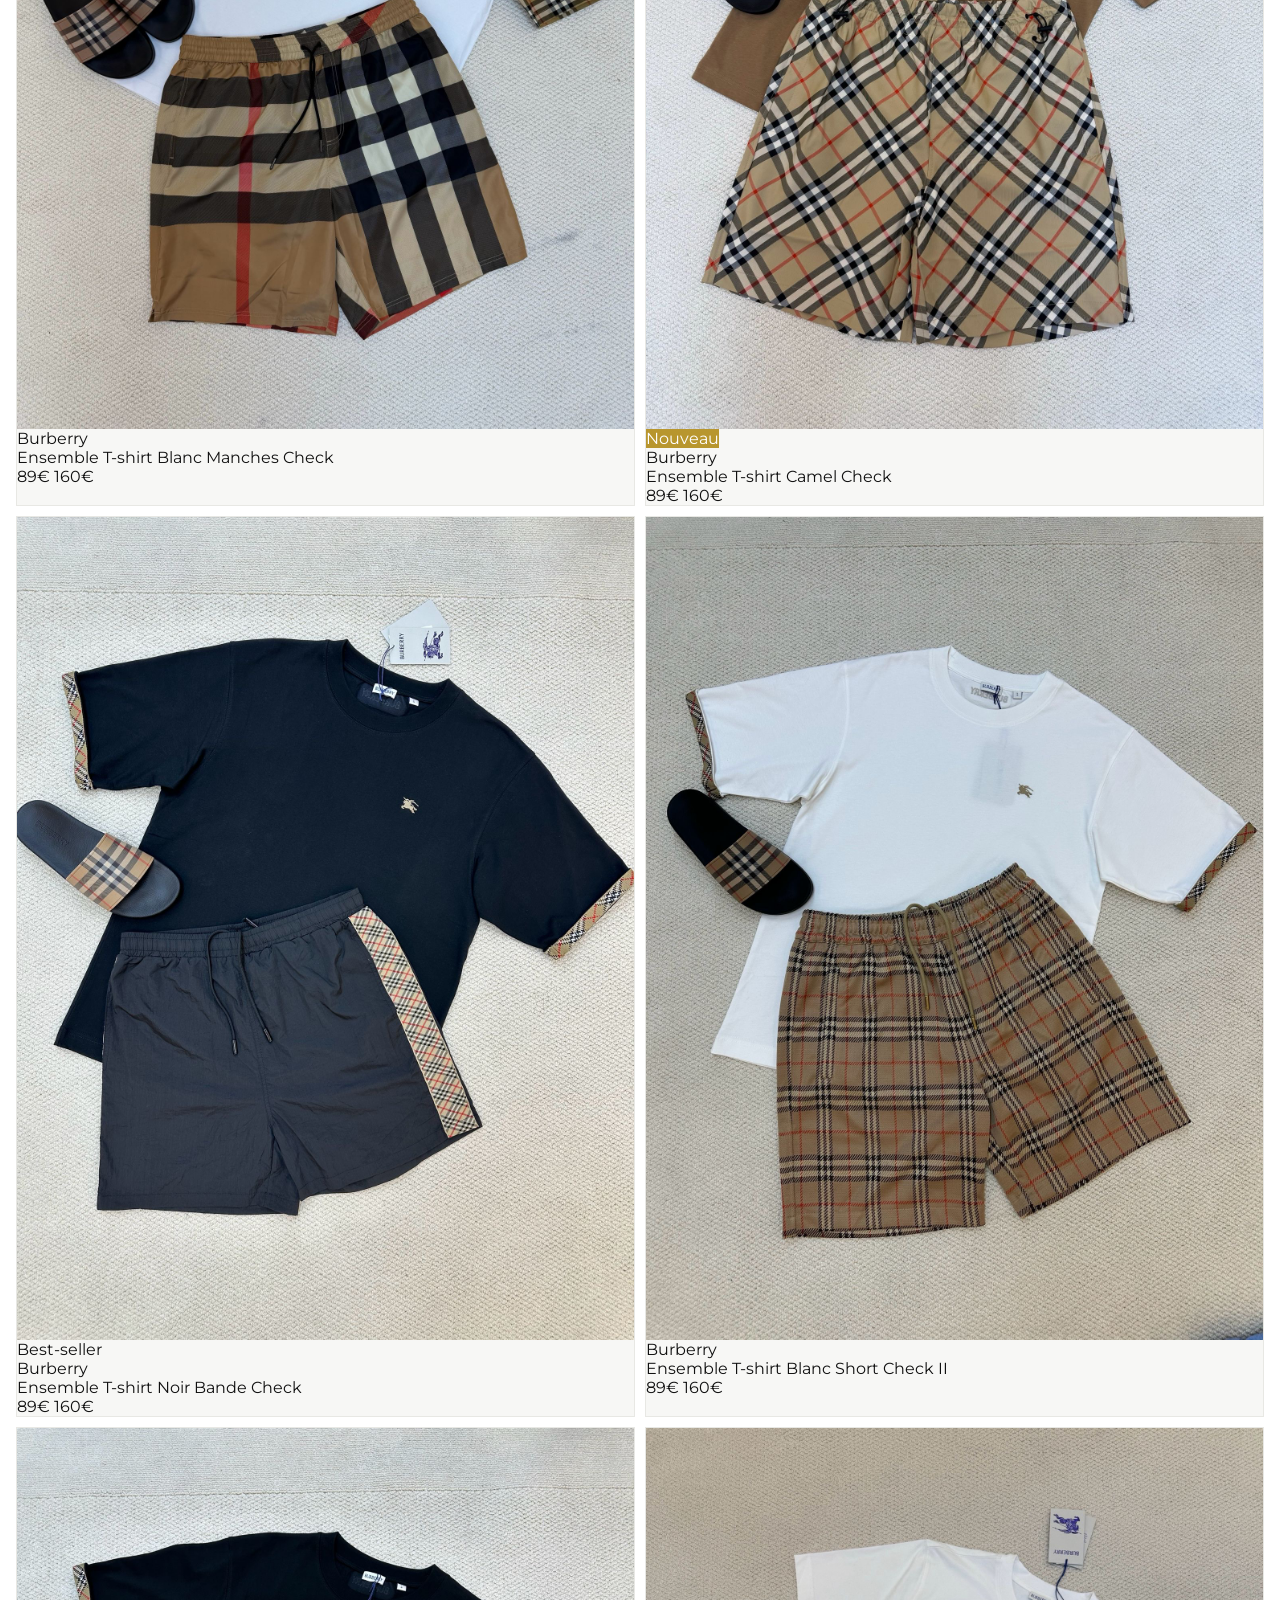
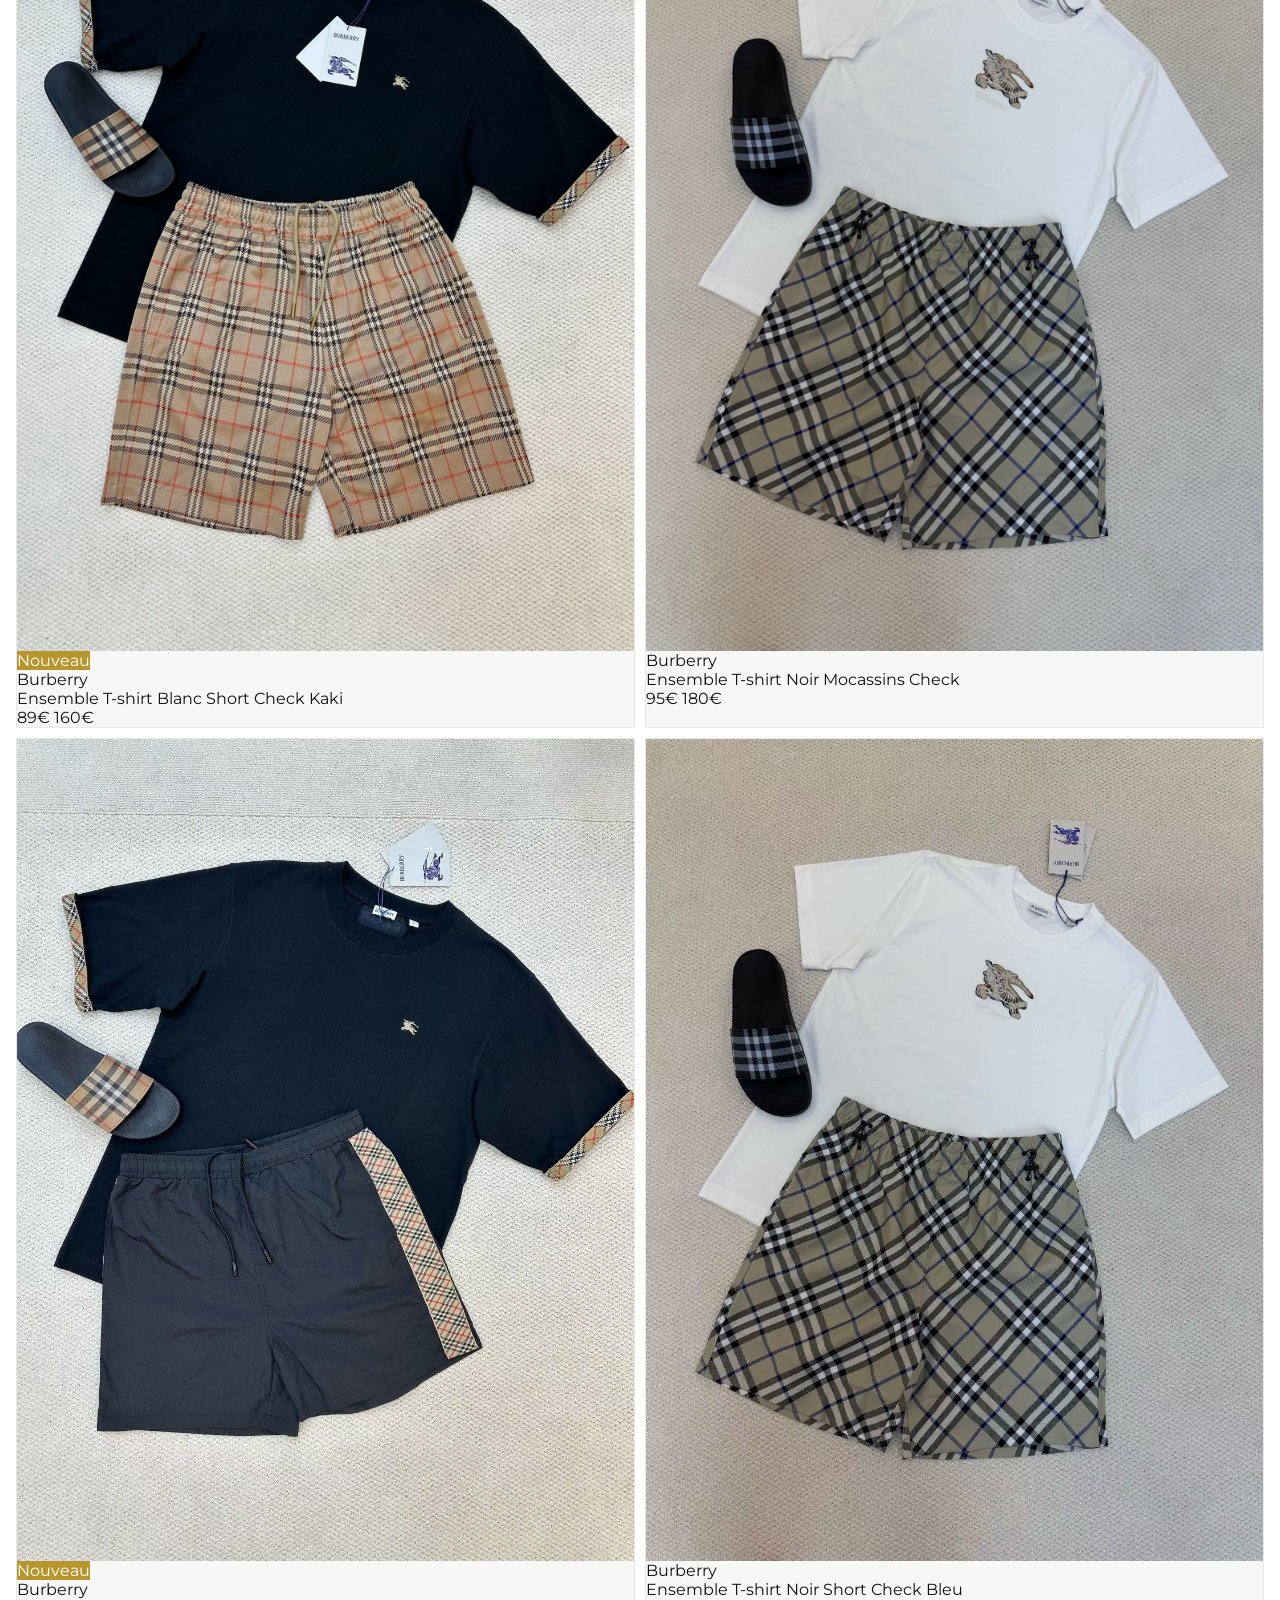
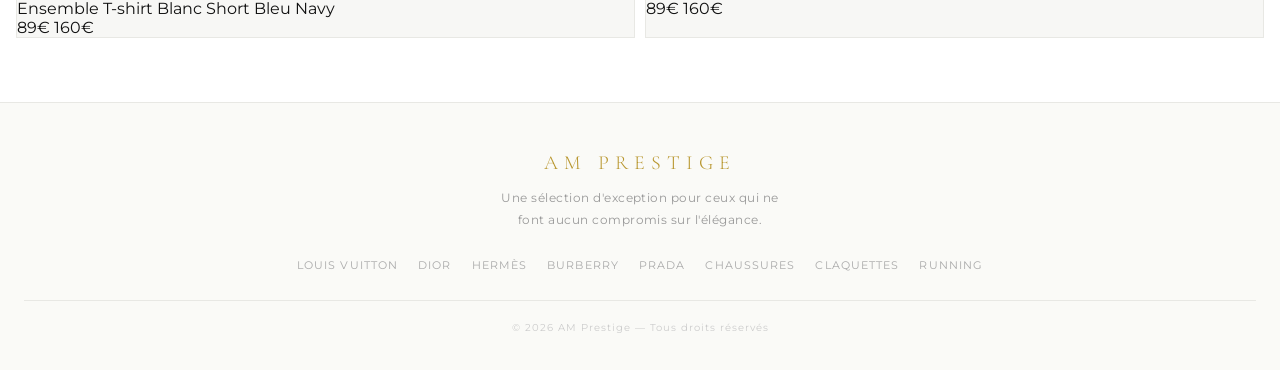
==== commit 38c75194: "Add files via upload" ====
--- a/burberry.html
+++ b/burberry.html
@@ -3,7 +3,7 @@
 <head>
   <meta charset="UTF-8" />
   <meta name="viewport" content="width=device-width, initial-scale=1.0, maximum-scale=1.0" />
-  <title>Burberry — MS Prestige 92</title>
+  <title>Burberry — AM Prestige</title>
   <link rel="preconnect" href="https://fonts.googleapis.com" />
   <link rel="preconnect" href="https://fonts.gstatic.com" crossorigin />
   <link href="https://fonts.googleapis.com/css2?family=Cormorant+Garamond:ital,wght@0,300;0,400;1,300;1,400&family=Montserrat:wght@300;400;500&display=swap" rel="stylesheet" />
@@ -18,7 +18,7 @@
     <span class="bar"></span><span class="bar"></span><span class="bar"></span>
   </button>
   <a href="index.html" class="logo-block">
-    <div class="logo-main">MS Prestige 92</div>
+    <div class="logo-main">AM Prestige</div>
     <div class="logo-sub">Maison de Luxe</div>
   </a>
   <div class="header-right">
@@ -32,7 +32,7 @@
 <div class="menu-overlay" id="menuOverlay"></div>
 <nav class="drawer" id="mobileMenu">
   <div class="drawer-head">
-    <div class="drawer-logo">MS Prestige 92</div>
+    <div class="drawer-logo">AM Prestige</div>
     <button class="icon-btn" id="menuClose">✕</button>
   </div>
   <div class="drawer-section-label">Collections</div>
@@ -286,7 +286,7 @@
 </section>
 
 <footer class="footer">
-  <div class="f-logo">MS Prestige 92</div>
+  <div class="f-logo">AM Prestige</div>
   <p class="f-tagline">Une sélection d'exception pour ceux qui ne font aucun compromis sur l'élégance.</p>
   <div class="f-links">
     <a href="louis-vuitton.html">Louis Vuitton</a>
@@ -298,7 +298,7 @@
     <a href="claquettes.html">Claquettes</a>
     <a href="running.html">Running</a>
   </div>
-  <div class="f-copy">© 2026 MS Prestige 92 — Tous droits réservés</div>
+  <div class="f-copy">© 2026 AM Prestige — Tous droits réservés</div>
 </footer>
 
 <div class="toast" id="toast"></div>
@@ -332,7 +332,7 @@
     <div class="modal-savings" id="mSavings"></div>
     <div class="modal-divider"></div>
     <div class="modal-info-list">
-      <div class="modal-info-row"><span>Authenticité</span><span>✦ Certifié MS Prestige 92</span></div>
+      <div class="modal-info-row"><span>Authenticité</span><span>✦ Certifié AM Prestige</span></div>
       <div class="modal-info-row"><span>État</span><span>Très bon état</span></div>
       <div class="modal-info-row"><span>Livraison</span><span>Sous 10 jours</span></div>
       <div class="modal-info-row"><span>Retours</span><span>Sous 14 jours</span></div>
